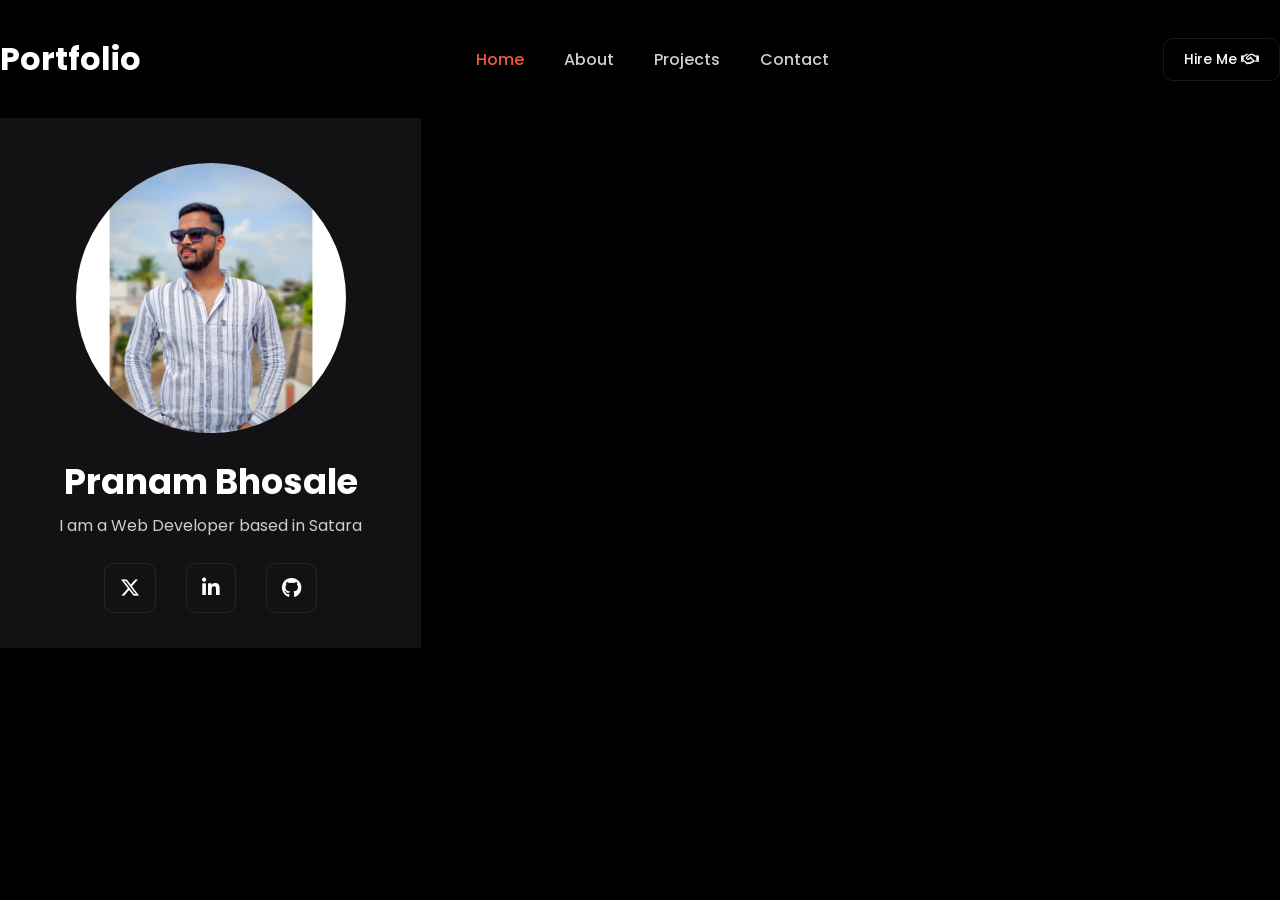
==== index.html @ 950d8ef0 "Create Repo & Project Setup" ====
<!DOCTYPE html>
<html lang="en">
  <head>
    <meta charset="UTF-8" />
    <meta name="viewport" content="width=device-width, initial-scale=1.0" />
    <title>Portfolio</title>

    <link rel="stylesheet" href="/styles/main-styles.css" />

    <link
      rel="stylesheet"
      href="https://cdnjs.cloudflare.com/ajax/libs/font-awesome/6.6.0/css/all.min.css"
      integrity="sha512-Kc323vGBEqzTmouAECnVceyQqyqdsSiqLQISBL29aUW4U/M7pSPA/gEUZQqv1cwx4OnYxTxve5UMg5GT6L4JJg=="
      crossorigin="anonymous"
      referrerpolicy="no-referrer"
    />
  </head>
  <body>
    <!-- HEADER SECTION  -->
    <div class="header s-bet">
      <div class="logo">
        <h1>Portfolio</h1>
      </div>
      <ul class="list d-flex">
        <li>
          <a href="#" class="active">Home</a>
        </li>
        <li>
          <a href="#">About</a>
        </li>
        <li>
          <a href="#">Projects</a>
        </li>
        <li>
          <a href="#">Contact</a>
        </li>
      </ul>
      <div class="hire-btn">
        Hire Me <i class="fa-regular fa-handshake"></i>
      </div>
      <div class="menu">
        <div class="bar"></div>
        <div class="bar"></div>
        <div class="bar"></div>
      </div>
    </div>

    <div class="container">
      <!-- HERO SECTION START  -->
      <div class="hero-grid">
        <div class="profile hero-card d-flex f-col">
          <div class="profile-img">
            <img src="/assets/Profile photo.jpg" alt="" />
          </div>
          <h2>Pranam Bhosale</h2>
          <p>I am a Web Developer based in Satara  </p>
          <ul class="social-media d-flex">
            <li>
              <a href="#"><i class="fa-brands fa-x-twitter"></i></a>
            </li>
            <li>
              <a href="#"><i class="fa-brands fa-linkedin-in"></i></a>
            </li>
            <li>
              <a href="#"><i class="fa-brands fa-github"></i></a>
            </li>
          </ul>
        </div>

        <div class="detail-card">
          <div class="tagline hero-card"></div>
          <div class="company hero-card"></div>
        </div>
      </div>
      <!-- HERO SECTION END  -->
    </div>

    <script src="/js/main.js"></script>
  </body>
</html>
---- styles/main-styles.css ----
@import url("https://fonts.googleapis.com/css2?family=Poppins:ital,wght@0,100;0,200;0,300;0,400;0,500;0,600;0,700;0,800;0,900;1,100;1,200;1,300;1,400;1,500;1,600;1,700;1,800;1,900&display=swap");

:root {
  --red-color: #eb5d3a;
  --gray-color: #cecece;
  --button-border: hsla(240, 2%, 48%, 0.2);
  --light-black: #121214;
}
* {
  margin: 0;
  padding: 0;
  box-sizing: border-box;
  font-family: "Poppins", sans-serif;
}
body {
  background-color: #000;
}
a {
  text-decoration: none;
}
li {
  list-style: none;
}
.container {
  max-width: 1320px;
  margin: auto;
}

.d-flex{
  display: flex;
  align-items: center;
  justify-content: space-between;
}

.s-bet{
  display: flex;
  align-items: center;
  justify-content: space-between;
}

.f-col{
  flex-direction: column;
}


/* HEADER STYLES  */
.header {
  display: flex;
  align-items: center;
  
  max-width: 1320px;
  margin: auto;
  padding: 35px 0px;
}
.header .logo h1 {
  color: #fff;
}
.header .list {
  display: flex;
  align-items: center;
  
}
.header .list li {
  padding: 0px 20px;
}
.header .list li a {
  color: var(--gray-color);
  font-weight: 500;
  font-size: 16px;
}
.header .list li a:hover {
  color: var(--red-color);
  transition: 0.3s ease-in;
}
.header .list li .active {
  color: var(--red-color);
}
.hire-btn {
  border: 1px solid var(--button-border);
  font-size: 14px;
  font-weight: 500;
  color: #fff;
  padding: 10px 20px;
  border-radius: 10px;
  cursor: pointer;
}
.hire-btn:hover {
  background-color: var(--red-color);
  transition: 0.3s ease-in;
}
.menu {
  display: none;
}
@media only screen and (max-width: 991px) {
  .header {
    padding: 15px 10px;
  }
  .header .logo h1 {
    font-size: 23px;
  }
  .header .list,
  .hire-btn {
    display: none;
  }
  .menu {
    display: block;
  }
  .menu .bar {
    background-color: #fff;
    height: 2px;
    width: 30px;
    margin-bottom: 7px;
  }
}

/* HERO STYLES */

.hero-grid {
  display: grid;
  grid-template-columns: 1fr 2fr;
  grid-gap: 1rem;
}
.hero-card {
  background-color: var(--light-black);
}
.profile {
  padding: 45px;
}
.profile .profile-img img {
  width: 270px;
  border-radius: 50%;
  margin-bottom: 15px;
}
.profile h2 {
  color: #fff;
  font-size: 35px;
  margin-bottom: 5px;
}
.profile p {
  color: var(--gray-color);
  margin-bottom: 35px;
}


.profile .social-media li {
  padding: 0px 15px;
}
.profile .social-media li a {
  border: 1px solid var(--button-border);
  padding: 10px 15px;
  border-radius: 10px;
  cursor: pointer;
  color: #fff;
  font-size: 20px;
}
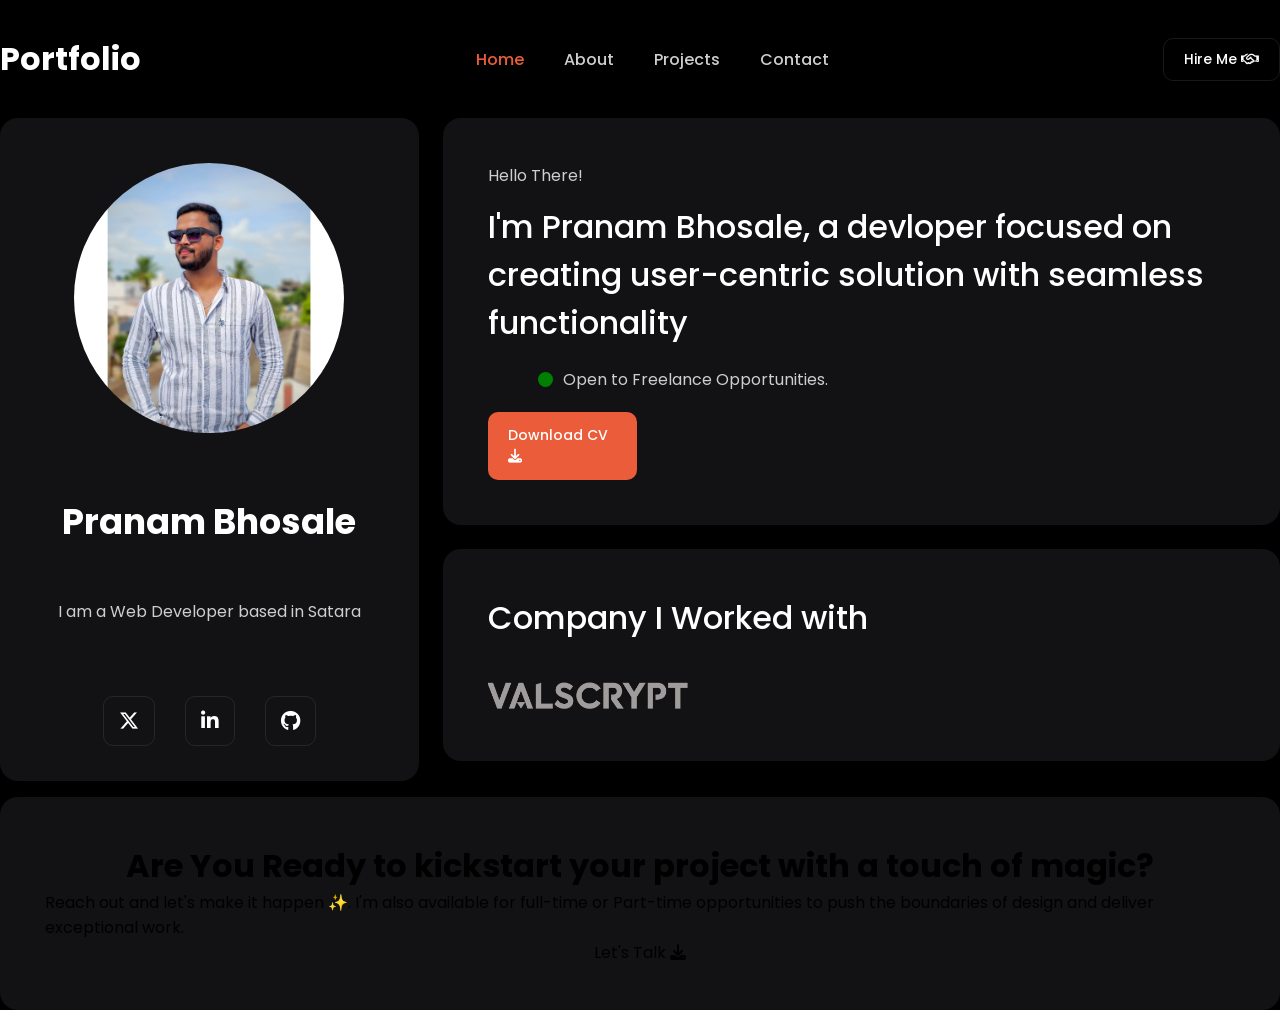
==== commit 03a9d0d9: "Hero Section Completed" ====
--- a/index.html
+++ b/index.html
@@ -6,7 +6,7 @@
     <title>Portfolio</title>
 
     <link rel="stylesheet" href="/styles/main-styles.css" />
-
+    <linl rel="stylesheet" href="/styles/home.css" />
     <link
       rel="stylesheet"
       href="https://cdnjs.cloudflare.com/ajax/libs/font-awesome/6.6.0/css/all.min.css"
@@ -48,8 +48,8 @@
     <div class="container">
       <!-- HERO SECTION START  -->
       <div class="hero-grid">
-        <div class="profile hero-card d-flex f-col">
-          <div class="profile-img">
+        <div class="profile card d-flex f-col">
+          <div class="profile-img d-flex">
             <img src="/assets/Profile photo.jpg" alt="" />
           </div>
           <h2>Pranam Bhosale</h2>
@@ -68,11 +68,35 @@
         </div>
 
         <div class="detail-card">
-          <div class="tagline hero-card"></div>
-          <div class="company hero-card"></div>
+          <div class="tagline card">
+            <p class="hello">Hello There!</p>
+            <h1>I'm Pranam Bhosale, a devloper focused on creating user-centric solution with seamless functionality</h1>
+            <div class="avil">
+              <div class="circle"></div>
+              <p>Open to Freelance Opportunities.</p>
+    
+            </div>
+            <div class="cv">
+              Download CV <i class="fa-solid fa-download"></i></div>
+          </div>
+          <div class="company card">
+            <h1>Company I Worked with</h1>
+            <a href="http://valscrypt.com" target="blank">
+            <img src="/assets/company-logo.png" alt="" />
+            </a>
+          </div>
         </div>
       </div>
       <!-- HERO SECTION END  -->
+
+      <!--LET'S CONTACT SECTION START-->
+      <div class="connect card m-top1 p45 d-flex f-col">
+        <h1>Are You Ready to kickstart your project with a touch of magic?</h1>
+        <p>Reach out and let's make it happen ✨. I'm also available for full-time or Part-time opportunities to push 
+          the boundaries of design and deliver exceptional work.</p>
+      <div class="talk"> Let's Talk <i class="fa-solid fa-download"></i></div>
+      </div>
+      <!--LET'S CONTACT SECTION END-->
     </div>
 
     <script src="/js/main.js"></script>
--- a/styles/main-styles.css
+++ b/styles/main-styles.css
@@ -41,7 +41,17 @@
 .f-col{
   flex-direction: column;
 }
-
+.card {
+  background-color: var(--light-black);
+  border-radius: 18px;
+}
+.m-top1{
+  margin-top: 1rem;
+  
+}
+.p45{
+  padding: 45px;
+}
 
 /* HEADER STYLES  */
 .header {
@@ -118,10 +128,11 @@
 .hero-grid {
   display: grid;
   grid-template-columns: 1fr 2fr;
-  grid-gap: 1rem;
+  grid-gap: 1.5rem;
 }
 .hero-card {
   background-color: var(--light-black);
+  border-radius: 10px;
 }
 .profile {
   padding: 45px;
@@ -153,3 +164,94 @@
   color: #fff;
   font-size: 20px;
 }
+
+.tagline{
+  padding: 45px;
+  margin-bottom: 1.5rem;
+
+}
+
+.tagline .hello{
+  color: var(--gray-color);
+  margin-bottom: 15px;
+}
+
+.tagline h1{
+  color: #fff;
+  font-weight: 500;
+  margin-bottom: 20px;
+}
+
+.avil{
+  display: flex;
+  align-items: center;
+  margin-left: 50px;
+  margin-bottom: 20px;
+}
+
+.avil p{
+  color: var(--gray-color);
+}
+
+.avil .circle{
+  background-color: green;
+  width: 15px;
+  height: 15px;
+  border-radius: 50%;
+  margin-right: 10px;
+
+}
+
+.tagline .cv{
+ background-color: var(--red-color);
+  font-size: 14px;
+  font-weight: 500;
+  color: #fff;
+  padding: 13px 20px;
+  border-radius: 10px;
+  cursor: pointer;
+  width: 20%;
+}
+
+.company{
+  padding: 45px;
+  color: #fff;
+  margin-bottom: 20px;
+
+}
+
+.company h1{
+  color: #fff;
+  margin-bottom: 40px;
+  font-weight: 500;
+
+}
+
+.company img{
+  width: 200px;
+}
+
+@media only screen and (max-width: 991px) {
+  .hero-grid {
+    grid-template-columns: 1fr;
+    padding: 0px 15px;
+  }
+  .profile,
+  .tagline,
+  .company {
+    padding: 30px;
+  }
+  .profile-img {
+    width: 200px;
+  }
+  .tagline .cv {
+    width: 48%;
+  }
+  .tagline h1,
+  .company h1 {
+    font-size: 25px;
+  }
+  .avil {
+    margin-left: 25px;
+  }
+}
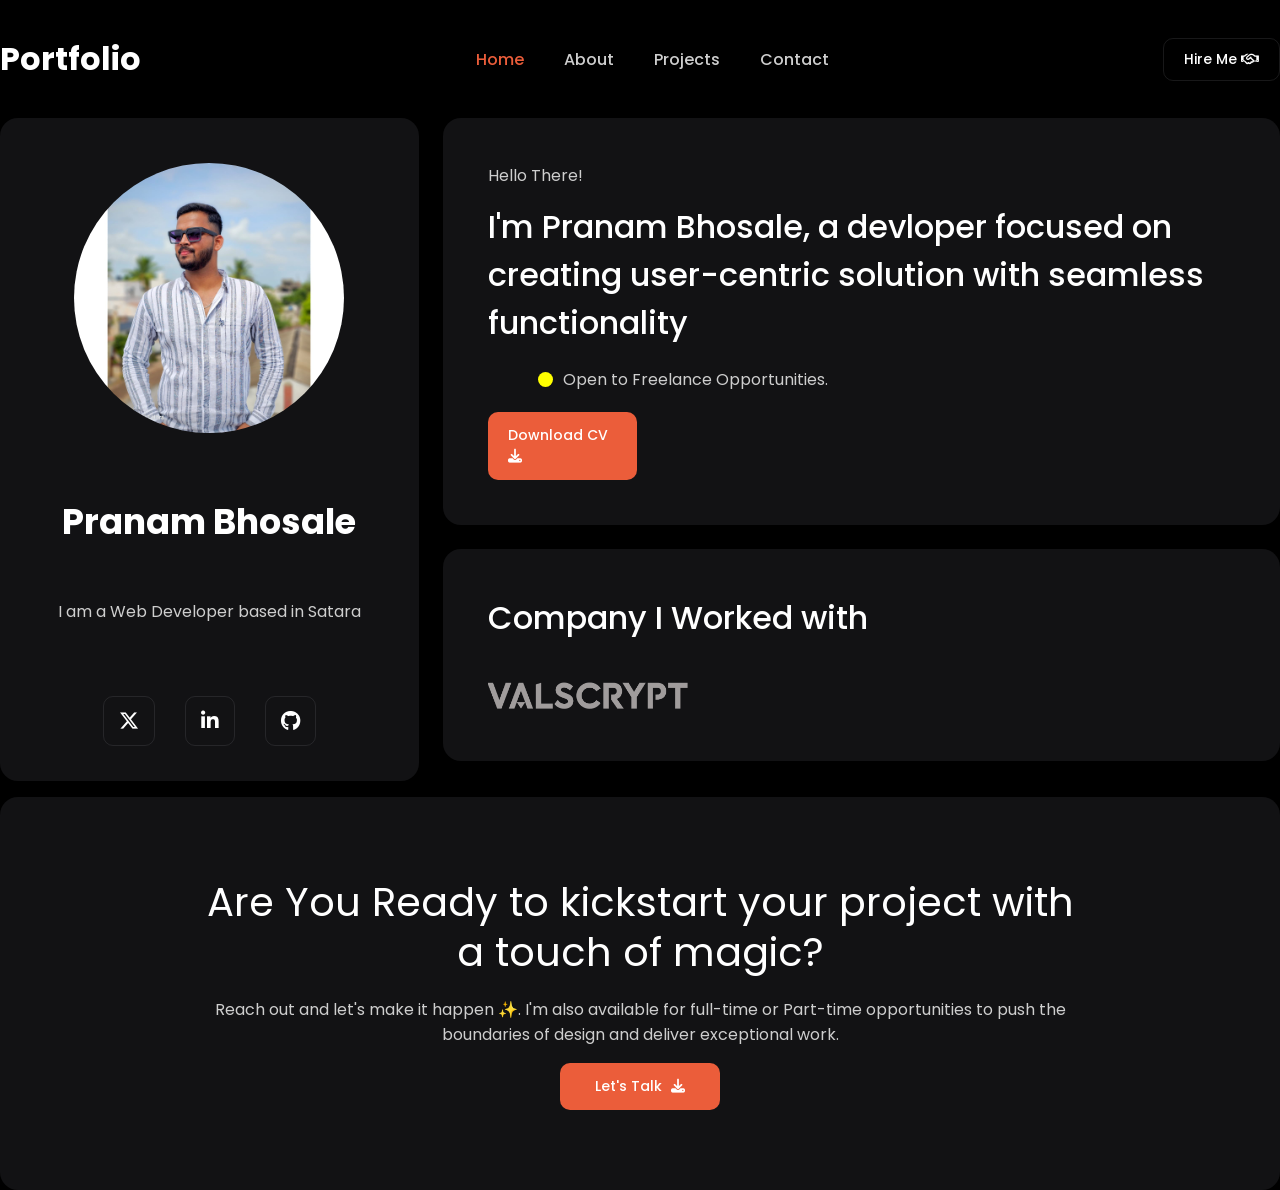
==== commit 5f5fa61c: "Connect Section Complete" ====
--- a/index.html
+++ b/index.html
@@ -6,7 +6,7 @@
     <title>Portfolio</title>
 
     <link rel="stylesheet" href="/styles/main-styles.css" />
-    <linl rel="stylesheet" href="/styles/home.css" />
+    <link rel="stylesheet" href="/styles/home.css" />
     <link
       rel="stylesheet"
       href="https://cdnjs.cloudflare.com/ajax/libs/font-awesome/6.6.0/css/all.min.css"
@@ -89,14 +89,17 @@
       </div>
       <!-- HERO SECTION END  -->
 
-      <!--LET'S CONTACT SECTION START-->
-      <div class="connect card m-top1 p45 d-flex f-col">
+      <!-- LET'S CONTACT SECTION START   -->
+      <div class="connect card m-top1 d-flex f-col">
         <h1>Are You Ready to kickstart your project with a touch of magic?</h1>
-        <p>Reach out and let's make it happen ✨. I'm also available for full-time or Part-time opportunities to push 
-          the boundaries of design and deliver exceptional work.</p>
-      <div class="talk"> Let's Talk <i class="fa-solid fa-download"></i></div>
+        <p>
+          Reach out and let's make it happen ✨. I'm also available for
+          full-time or Part-time opportunities to push the boundaries of design
+          and deliver exceptional work.
+        </p>
+        <div class="talk">Let's Talk <i class="fa-solid fa-download"></i></div>
       </div>
-      <!--LET'S CONTACT SECTION END-->
+      <!-- LET'S CONTACT SECTION END   -->
     </div>
 
     <script src="/js/main.js"></script>
--- a/styles/home.css
+++ b/styles/home.css
@@ -0,0 +1,177 @@
+/* HERO STYLES */
+
+.hero-grid {
+    display: grid;
+    grid-template-columns: 1fr 2fr;
+    grid-gap: 1.5rem;
+  }
+  .hero-card {
+    background-color: var(--light-black);
+    border-radius: 10px;
+  }
+  .profile {
+    padding: 45px;
+  }
+  .profile .profile-img img {
+    width: 270px;
+    border-radius: 50%;
+    margin-bottom: 15px;
+  }
+  .profile h2 {
+    color: #fff;
+    font-size: 35px;
+    margin-bottom: 5px;
+  }
+  .profile p {
+    color: var(--gray-color);
+    margin-bottom: 35px;
+  }
+  
+  
+  .profile .social-media li {
+    padding: 0px 15px;
+  }
+  .profile .social-media li a {
+    border: 1px solid var(--button-border);
+    padding: 10px 15px;
+    border-radius: 10px;
+    cursor: pointer;
+    color: #fff;
+    font-size: 20px;
+  }
+  
+  .tagline{
+    padding: 45px;
+    margin-bottom: 1.5rem;
+  
+  }
+  
+  .tagline .hello{
+    color: var(--gray-color);
+    margin-bottom: 15px;
+  }
+  
+  .tagline h1{
+    color: #fff;
+    font-weight: 500;
+    margin-bottom: 20px;
+  }
+  
+  .avil{
+    display: flex;
+    align-items: center;
+    margin-left: 50px;
+    margin-bottom: 20px;
+  }
+  
+  .avil p{
+    color: var(--gray-color);
+  }
+  
+  .avil .circle{
+    background-color: yellow;
+    width: 15px;
+    height: 15px;
+    border-radius: 50%;
+    margin-right: 10px;
+  
+  }
+  
+  .tagline .cv{
+   background-color: var(--red-color);
+    font-size: 14px;
+    font-weight: 500;
+    color: #fff;
+    padding: 13px 20px;
+    border-radius: 10px;
+    cursor: pointer;
+    width: 20%;
+  }
+  
+  .company{
+    padding: 45px;
+    color: #fff;
+    margin-bottom: 20px;
+  
+  }
+  
+  .company h1{
+    color: #fff;
+    margin-bottom: 40px;
+    font-weight: 500;
+  
+  }
+  
+  .company img{
+    width: 200px;
+  }
+  
+  @media only screen and (max-width: 991px) {
+    .hero-grid {
+      grid-template-columns: 1fr;
+      padding: 0px 15px;
+    }
+    .profile,
+    .tagline,
+    .company {
+      padding: 30px;
+    }
+    .profile-img {
+      width: 200px;
+    }
+    .tagline .cv {
+      width: 48%;
+    }
+    .tagline h1,
+    .company h1 {
+      font-size: 25px;
+    }
+    .avil {
+      margin-left: 25px;
+    }
+  }
+
+
+ /* CONNECT SETION  */
+.connect {
+    padding: 80px 200px;
+  }
+  .connect h1 {
+    color: #fff;
+    font-size: 40px;
+    font-weight: 400;
+    line-height: 50px;
+    margin-bottom: 20px;
+    text-align: center;
+  }
+  .connect p {
+    margin-bottom: 1rem;
+    text-align: center;
+    color: var(--gray-color);
+
+  }
+  .connect .talk {
+    background-color: var(--red-color);
+    font-size: 14px;
+    font-weight: 500;
+    color: #fff;
+    padding: 13px 35px;
+    border-radius: 10px;
+    cursor: pointer;
+  
+  }
+  .connect .talk i {
+    margin-left: 5px;
+  }
+  .connect .talk:hover {
+    border: 1px solid var(--button-border);
+    background-color: transparent;
+    transition: 0.3s ease-in;
+  }
+  @media only screen and (max-width:991px){
+    .connect{
+      font-size: 35px;
+      line-height: 45px;
+    }
+
+  }
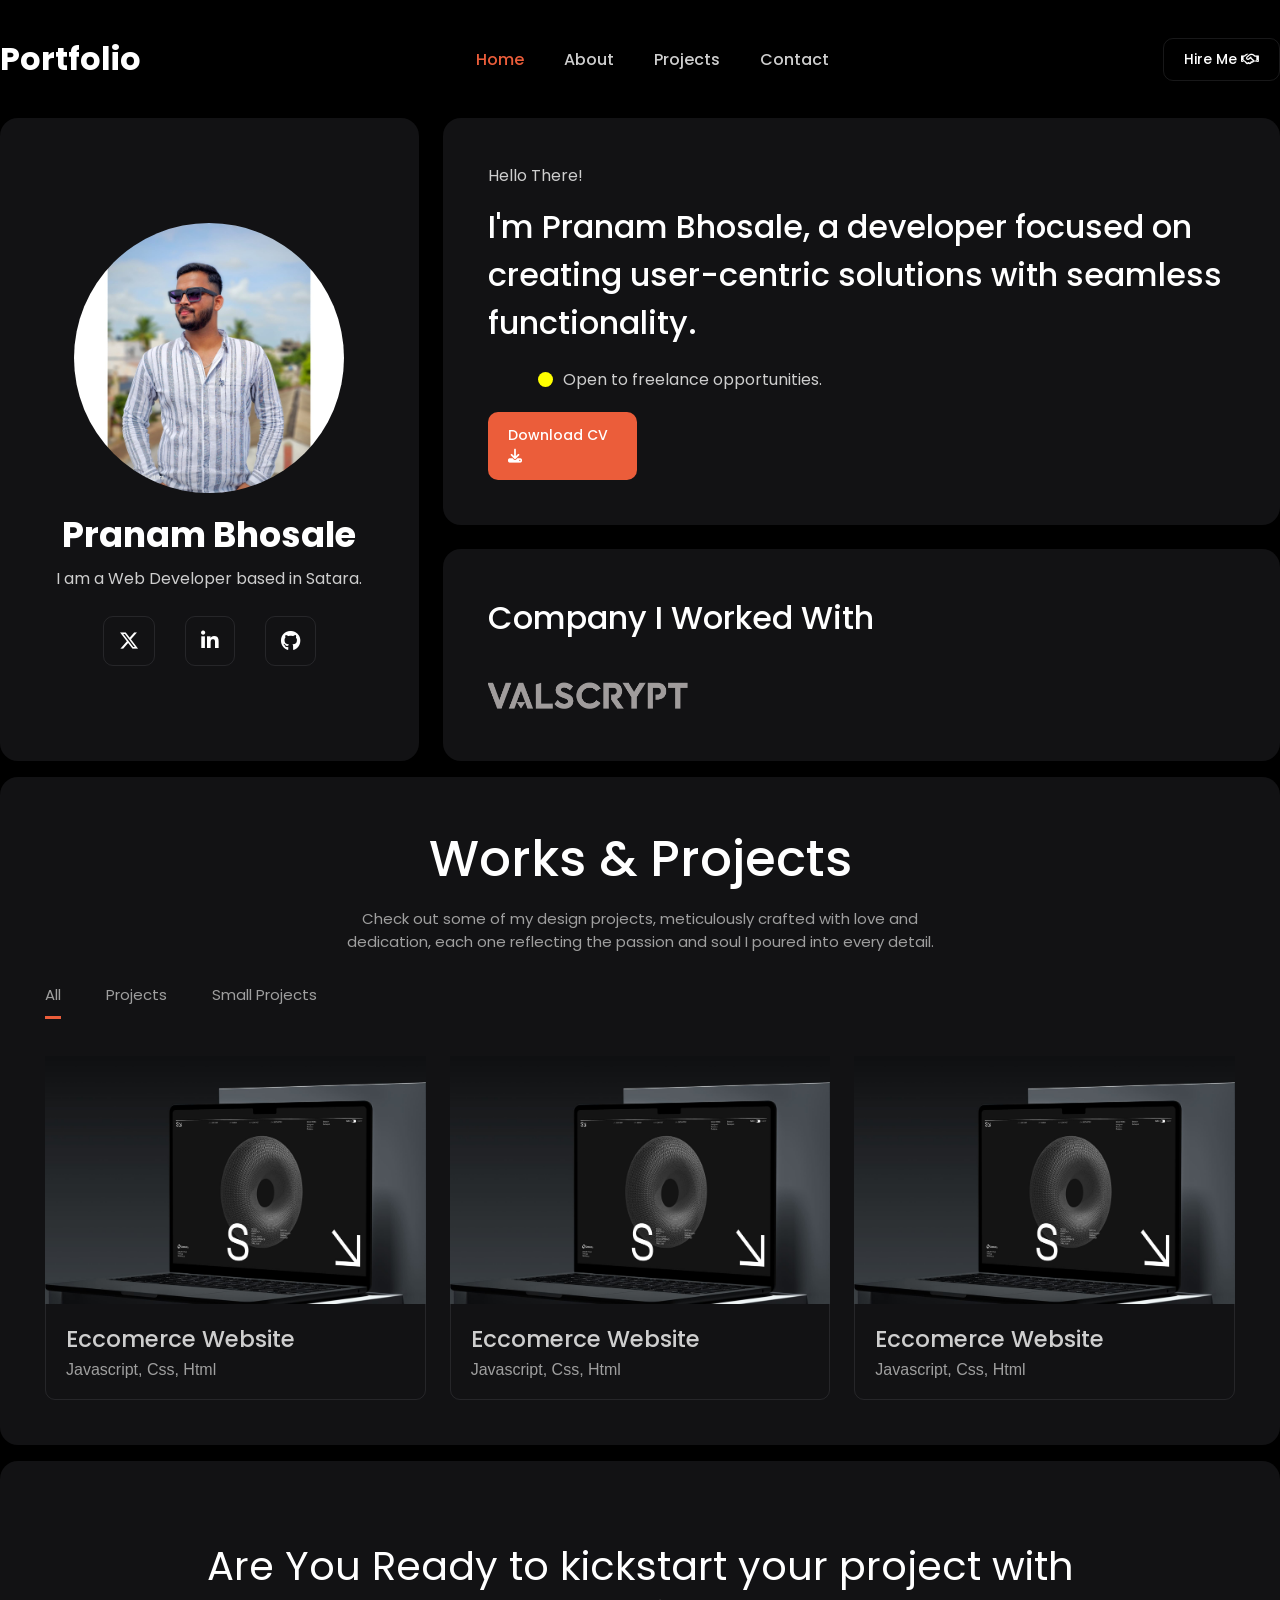
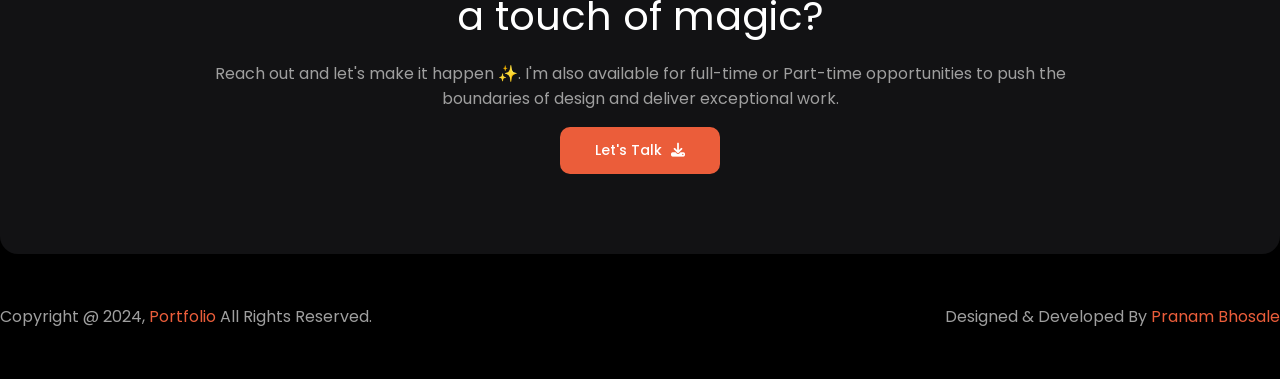
==== commit 52a3ef45: "Portfolio Completed" ====
--- a/index.html
+++ b/index.html
@@ -3,10 +3,11 @@
   <head>
     <meta charset="UTF-8" />
     <meta name="viewport" content="width=device-width, initial-scale=1.0" />
-    <title>Portfolio</title>
+    <title>Portfolio - Home</title>
 
-    <link rel="stylesheet" href="/styles/main-styles.css" />
-    <link rel="stylesheet" href="/styles/home.css" />
+    <link rel="stylesheet" href="./styles/main-styles.css" />
+    <link rel="stylesheet" href="./styles/home.css" />
+
     <link
       rel="stylesheet"
       href="https://cdnjs.cloudflare.com/ajax/libs/font-awesome/6.6.0/css/all.min.css"
@@ -16,44 +17,45 @@
     />
   </head>
   <body>
-    <!-- HEADER SECTION  -->
-    <div class="header s-bet">
-      <div class="logo">
-        <h1>Portfolio</h1>
+    <div class="container">
+      <!-- HEADER SECTION START -->
+      <div class="header s-bet">
+        <div class="logo">
+          <h1>Portfolio</h1>
+        </div>
+        <ul class="list d-flex">
+          <li>
+            <a href="/index.html" class="active">Home</a>
+          </li>
+          <li>
+            <a href="/pages/about.html">About</a>
+          </li>
+          <li>
+            <a href="/pages/works.html">Projects</a>
+          </li>
+          <li>
+            <a href="/pages/contact.html">Contact</a>
+          </li>
+        </ul>
+        <div class="hire-btn">
+          Hire Me <i class="fa-regular fa-handshake"></i>
+        </div>
+        <div class="menu">
+          <div class="bar"></div>
+          <div class="bar"></div>
+          <div class="bar"></div>
+        </div>
       </div>
-      <ul class="list d-flex">
-        <li>
-          <a href="#" class="active">Home</a>
-        </li>
-        <li>
-          <a href="#">About</a>
-        </li>
-        <li>
-          <a href="#">Projects</a>
-        </li>
-        <li>
-          <a href="#">Contact</a>
-        </li>
-      </ul>
-      <div class="hire-btn">
-        Hire Me <i class="fa-regular fa-handshake"></i>
-      </div>
-      <div class="menu">
-        <div class="bar"></div>
-        <div class="bar"></div>
-        <div class="bar"></div>
-      </div>
-    </div>
+      <!-- HEADER SECTION END -->
 
-    <div class="container">
       <!-- HERO SECTION START  -->
       <div class="hero-grid">
         <div class="profile card d-flex f-col">
           <div class="profile-img d-flex">
-            <img src="/assets/Profile photo.jpg" alt="" />
+            <img src="assets/Profile photo.jpg" alt="" />
           </div>
           <h2>Pranam Bhosale</h2>
-          <p>I am a Web Developer based in Satara  </p>
+          <p class="profile-tag">I am a Web Developer based in Satara.</p>
           <ul class="social-media d-flex">
             <li>
               <a href="#"><i class="fa-brands fa-x-twitter"></i></a>
@@ -66,28 +68,87 @@
             </li>
           </ul>
         </div>
-
         <div class="detail-card">
           <div class="tagline card">
             <p class="hello">Hello There!</p>
-            <h1>I'm Pranam Bhosale, a devloper focused on creating user-centric solution with seamless functionality</h1>
+            <h1>
+              I'm Pranam Bhosale, a developer focused on creating user-centric
+              solutions with seamless functionality.
+            </h1>
             <div class="avil">
               <div class="circle"></div>
-              <p>Open to Freelance Opportunities.</p>
-    
+              <p>Open to freelance opportunities.</p>
             </div>
             <div class="cv">
-              Download CV <i class="fa-solid fa-download"></i></div>
+              Download CV <i class="fa-solid fa-download"></i>
+            </div>
           </div>
           <div class="company card">
-            <h1>Company I Worked with</h1>
-            <a href="http://valscrypt.com" target="blank">
-            <img src="/assets/company-logo.png" alt="" />
+            <h1>Company I Worked With</h1>
+            <a href="https://valscrypt.com" target="_blank">
+              <img src="/assets/company-logo.png" alt="" />
             </a>
           </div>
         </div>
       </div>
       <!-- HERO SECTION END  -->
+
+      <!-- PROJECT SECTION START   -->
+      <div class="project card m-top1">
+        <h2>Works & Projects</h2>
+        <p class="workpara">
+          Check out some of my design projects, meticulously crafted with love
+          and dedication, each one reflecting the passion and soul I poured into
+          every detail.
+        </p>
+        <ul>
+          <li>
+            All
+            <div class="active"></div>
+          </li>
+          <li>Projects</li>
+          <li>Small Projects</li>
+        </ul>
+        <div class="project-grid">
+          <div class="project-card">
+            <div class="hover-card">
+              <div class="arrow">
+                <i class="fa-solid fa-arrow-right"></i>
+              </div>
+            </div>
+            <img src="/assets/project.jpg" alt="" />
+            <div class="data">
+              <h3>Eccomerce Website</h3>
+              <p>Javascript, Css, Html</p>
+            </div>
+          </div>
+          <div class="project-card">
+            <div class="hover-card">
+              <div class="arrow">
+                <i class="fa-solid fa-arrow-right"></i>
+              </div>
+            </div>
+            <img src="/assets/project.jpg" alt="" />
+            <div class="data">
+              <h3>Eccomerce Website</h3>
+              <p>Javascript, Css, Html</p>
+            </div>
+          </div>
+          <div class="project-card">
+            <div class="hover-card">
+              <div class="arrow">
+                <i class="fa-solid fa-arrow-right"></i>
+              </div>
+            </div>
+            <img src="/assets/project.jpg" alt="" />
+            <div class="data">
+              <h3>Eccomerce Website</h3>
+              <p>Javascript, Css, Html</p>
+            </div>
+          </div>
+        </div>
+      </div>
+      <!-- PROJECT SECTION END   -->
 
       <!-- LET'S CONTACT SECTION START   -->
       <div class="connect card m-top1 d-flex f-col">
@@ -100,6 +161,13 @@
         <div class="talk">Let's Talk <i class="fa-solid fa-download"></i></div>
       </div>
       <!-- LET'S CONTACT SECTION END   -->
+
+      <!-- FOOTER SECTION START  -->
+      <div class="footer s-bet">
+        <p>Copyright @ 2024, <span>Portfolio</span> All Rights Reserved.</p>
+        <p>Designed & Developed By <span>Pranam Bhosale</span></p>
+      </div>
+      <!-- FOOTER SECTION END -->
     </div>
 
     <script src="/js/main.js"></script>
--- a/styles/main-styles.css
+++ b/styles/main-styles.css
@@ -5,6 +5,7 @@
   --gray-color: #cecece;
   --button-border: hsla(240, 2%, 48%, 0.2);
   --light-black: #121214;
+  --dark-gray-color: #9f9f9f;
 }
 * {
   margin: 0;
@@ -25,50 +26,38 @@
   max-width: 1320px;
   margin: auto;
 }
-
-.d-flex{
+.d-flex {
+  display: flex;
+  align-items: center;
+  justify-content: center;
+}
+.s-bet {
   display: flex;
   align-items: center;
   justify-content: space-between;
 }
-
-.s-bet{
-  display: flex;
-  align-items: center;
-  justify-content: space-between;
-}
-
-.f-col{
+.f-col {
   flex-direction: column;
 }
 .card {
   background-color: var(--light-black);
   border-radius: 18px;
 }
-.m-top1{
+.m-top1 {
   margin-top: 1rem;
-  
 }
-.p45{
+.p45 {
   padding: 45px;
 }
 
 /* HEADER STYLES  */
 .header {
-  display: flex;
-  align-items: center;
-  
   max-width: 1320px;
   margin: auto;
   padding: 35px 0px;
 }
 .header .logo h1 {
   color: #fff;
-}
-.header .list {
-  display: flex;
-  align-items: center;
-  
 }
 .header .list li {
   padding: 0px 20px;
@@ -123,135 +112,66 @@
   }
 }
 
-/* HERO STYLES */
 
-.hero-grid {
-  display: grid;
-  grid-template-columns: 1fr 2fr;
-  grid-gap: 1.5rem;
+/* CONNECT SETION  */
+.connect {
+  padding: 80px 200px;
 }
-.hero-card {
-  background-color: var(--light-black);
-  border-radius: 10px;
+.connect h1 {
+  color: #fff;
+  font-size: 40px;
+  font-weight: 400;
+  line-height: 50px;
+  margin-bottom: 20px;
+  text-align: center;
 }
-.profile {
-  padding: 45px;
+.connect p {
+  margin-bottom: 1rem;
+  text-align: center;
+  color: var(--dark-gray-color);
 }
-.profile .profile-img img {
-  width: 270px;
-  border-radius: 50%;
-  margin-bottom: 15px;
-}
-.profile h2 {
-  color: #fff;
-  font-size: 35px;
-  margin-bottom: 5px;
-}
-.profile p {
-  color: var(--gray-color);
-  margin-bottom: 35px;
-}
-
-
-.profile .social-media li {
-  padding: 0px 15px;
-}
-.profile .social-media li a {
-  border: 1px solid var(--button-border);
-  padding: 10px 15px;
-  border-radius: 10px;
-  cursor: pointer;
-  color: #fff;
-  font-size: 20px;
-}
-
-.tagline{
-  padding: 45px;
-  margin-bottom: 1.5rem;
-
-}
-
-.tagline .hello{
-  color: var(--gray-color);
-  margin-bottom: 15px;
-}
-
-.tagline h1{
-  color: #fff;
-  font-weight: 500;
-  margin-bottom: 20px;
-}
-
-.avil{
-  display: flex;
-  align-items: center;
-  margin-left: 50px;
-  margin-bottom: 20px;
-}
-
-.avil p{
-  color: var(--gray-color);
-}
-
-.avil .circle{
-  background-color: green;
-  width: 15px;
-  height: 15px;
-  border-radius: 50%;
-  margin-right: 10px;
-
-}
-
-.tagline .cv{
- background-color: var(--red-color);
+.connect .talk {
+  background-color: var(--red-color);
   font-size: 14px;
   font-weight: 500;
   color: #fff;
-  padding: 13px 20px;
+  padding: 13px 35px;
   border-radius: 10px;
   cursor: pointer;
-  width: 20%;
+}
+.connect .talk i {
+  margin-left: 5px;
+}
+.connect .talk:hover {
+  border: 1px solid var(--button-border);
+  background-color: transparent;
+  transition: 0.3s ease-in;
+}
+@media only screen and (max-width: 991px) {
+  .connect {
+    padding: 60px 35px;
+    margin: 1rem 15px;
+    margin-bottom: 0rem;
+  }
+  .connect h1 {
+    font-size: 30px;
+    line-height: 40px;
+  }
 }
 
-.company{
-  padding: 45px;
-  color: #fff;
-  margin-bottom: 20px;
-
+/* FOOTER STYLES  */
+.footer {
+  padding: 50px 0px;
 }
-
-.company h1{
-  color: #fff;
-  margin-bottom: 40px;
-  font-weight: 500;
-
+.footer p {
+  color: var(--dark-gray-color);
 }
-
-.company img{
-  width: 200px;
+.footer p span {
+  color: var(--red-color);
 }
-
 @media only screen and (max-width: 991px) {
-  .hero-grid {
-    grid-template-columns: 1fr;
-    padding: 0px 15px;
+  .footer {
+    flex-direction: column;
+    padding: 35px 0px;
   }
-  .profile,
-  .tagline,
-  .company {
-    padding: 30px;
-  }
-  .profile-img {
-    width: 200px;
-  }
-  .tagline .cv {
-    width: 48%;
-  }
-  .tagline h1,
-  .company h1 {
-    font-size: 25px;
-  }
-  .avil {
-    margin-left: 25px;
-  }
-}+}
--- a/styles/home.css
+++ b/styles/home.css
@@ -1,177 +1,242 @@
 /* HERO STYLES */
 
 .hero-grid {
-    display: grid;
-    grid-template-columns: 1fr 2fr;
-    grid-gap: 1.5rem;
-  }
-  .hero-card {
-    background-color: var(--light-black);
-    border-radius: 10px;
-  }
-  .profile {
-    padding: 45px;
-  }
-  .profile .profile-img img {
-    width: 270px;
-    border-radius: 50%;
+  display: grid;
+  grid-template-columns: 1fr 2fr;
+  grid-gap: 1.5rem;
+}
+.profile {
+  padding: 45px;
+}
+.profile .profile-img img {
+  width: 270px;
+  border-radius: 50%;
+  margin-bottom: 15px;
+}
+.profile h2 {
+  color: #fff;
+  font-size: 35px;
+  margin-bottom: 5px;
+}
+.profile-tag {
+  color: var(--gray-color);
+  margin-bottom: 35px;
+}
+.profile .social-media li {
+  padding: 0px 15px;
+}
+.profile .social-media li a {
+  border: 1px solid var(--button-border);
+  padding: 10px 15px;
+  border-radius: 10px;
+  cursor: pointer;
+  color: #fff;
+  font-size: 20px;
+}
+.tagline {
+  padding: 45px;
+  margin-bottom: 1.5rem;
+}
+.tagline .hello {
+  color: var(--gray-color);
+  margin-bottom: 15px;
+}
+.tagline h1 {
+  color: #fff;
+  font-weight: 500;
+  margin-bottom: 20px;
+}
+.avil {
+  display: flex;
+  align-items: center;
+  margin-left: 50px;
+  margin-bottom: 20px;
+}
+.avil p {
+  color: var(--gray-color);
+}
+.avil .circle {
+  background-color: yellow;
+  width: 15px;
+  height: 15px;
+  border-radius: 50%;
+  margin-right: 10px;
+}
+.tagline .cv {
+  background-color: var(--red-color);
+  font-size: 14px;
+  font-weight: 500;
+  color: #fff;
+  padding: 13px 20px;
+  border-radius: 10px;
+  cursor: pointer;
+  width: 20%;
+}
+.company {
+  padding: 45px;
+}
+.company h1 {
+  color: #fff;
+  margin-bottom: 40px;
+  font-weight: 500;
+}
+.company img {
+  width: 200px;
+}
+
+@media only screen and (max-width: 991px) {
+  .hero-grid {
+    grid-template-columns: 1fr;
+    padding: 0px 15px;
+  }
+  .profile,
+  .tagline,
+  .company {
+    padding: 30px;
+  }
+  .profile-img {
+    width: 200px;
+  }
+  .tagline .cv {
+    width: 53%;
+  }
+  .tagline h1,
+  .company h1 {
+    font-size: 25px;
+  }
+  .profile-tag {
+    text-align: center;
+  }
+  .avil {
+    margin-left: 25px;
+  }
+}
+
+/* PROJECT SECTION  */
+.project {
+  padding: 45px;
+}
+.project h2 {
+  color: #fff;
+  font-size: 50px;
+  margin-bottom: 10px;
+  text-align: center;
+  font-weight: 500;
+}
+.project .workpara {
+  font-size: 15px;
+  padding: 0px 300px;
+  color: var(--dark-gray-color);
+  text-align: center;
+  margin-bottom: 30px;
+}
+.project ul {
+  display: flex;
+  align-items: center;
+  justify-content: flex-start;
+}
+.project ul li {
+  position: relative;
+  margin-right: 45px;
+  font-size: 15px;
+  color: var(--dark-gray-color);
+  padding-bottom: 10px;
+}
+.project ul li .active {
+  position: absolute;
+  top: 100%;
+  left: 50%;
+  transform: translateX(-50%);
+  height: 3px;
+  width: 100%;
+  background-color: var(--red-color);
+}
+.project-grid {
+  display: grid;
+  grid-template-columns: repeat(3, 1fr);
+  grid-gap: 1.5rem;
+  margin-top: 40px;
+}
+.project-card {
+  position: relative;
+}
+.project-card img {
+  width: 100%;
+}
+.project-card .data {
+  border: 1px solid var(--button-border);
+  padding: 20px;
+  width: 100%;
+  margin-top: -10px;
+  border-bottom-left-radius: 10px;
+  border-bottom-right-radius: 10px;
+}
+.project-card .data h3 {
+  color: var(--gray-color);
+  font-weight: 500;
+  font-size: 23px;
+  margin-bottom: 5px;
+}
+.project-card .data p {
+  font-weight: 300;
+  color: var(--dark-gray-color);
+}
+.project-card:hover .hover-card {
+  position: absolute;
+  left: 0;
+  top: 0;
+  transition: 0.3s;
+  width: 100%;
+  height: 72.5%;
+  background-color: rgba(0, 0, 0, 0.5);
+  z-index: 1000;
+  cursor: pointer;
+}
+.project-card .hover-card .arrow {
+  display: none;
+}
+.project-card:hover .hover-card .arrow {
+  display: flex;
+  align-items: center;
+  justify-content: center;
+  position: absolute;
+  top: 40%;
+  left: 50%;
+  transform: translateX(-25%);
+  height: 55px;
+  width: 55px;
+  background-color: var(--red-color);
+  border-radius: 50%;
+  transition: 0.3s ease-in-out;
+}
+.project-card .hover-card i {
+  color: #fff;
+  font-size: 18px;
+  transform: rotate(-40deg);
+}
+@media only screen and (max-width: 991px) {
+  .project {
+    margin: 0px 15px;
+    margin-top: 1rem;
+    padding: 30px;
+  }
+  .project ul li {
+    margin-right: 30px;
+  }
+  .project-grid {
+    grid-template-columns: 1fr;
+  }
+  .project h2 {
+    color: #fff;
+    font-size: 30px;
     margin-bottom: 15px;
-  }
-  .profile h2 {
-    color: #fff;
-    font-size: 35px;
-    margin-bottom: 5px;
-  }
-  .profile p {
+    text-align: center;
+  }
+  .project .workpara {
+    font-size: 16px;
+    padding: 0px 5px;
     color: var(--gray-color);
-    margin-bottom: 35px;
-  }
-  
-  
-  .profile .social-media li {
-    padding: 0px 15px;
-  }
-  .profile .social-media li a {
-    border: 1px solid var(--button-border);
-    padding: 10px 15px;
-    border-radius: 10px;
-    cursor: pointer;
-    color: #fff;
-    font-size: 20px;
-  }
-  
-  .tagline{
-    padding: 45px;
-    margin-bottom: 1.5rem;
-  
-  }
-  
-  .tagline .hello{
-    color: var(--gray-color);
-    margin-bottom: 15px;
-  }
-  
-  .tagline h1{
-    color: #fff;
-    font-weight: 500;
-    margin-bottom: 20px;
-  }
-  
-  .avil{
-    display: flex;
-    align-items: center;
-    margin-left: 50px;
-    margin-bottom: 20px;
-  }
-  
-  .avil p{
-    color: var(--gray-color);
-  }
-  
-  .avil .circle{
-    background-color: yellow;
-    width: 15px;
-    height: 15px;
-    border-radius: 50%;
-    margin-right: 10px;
-  
-  }
-  
-  .tagline .cv{
-   background-color: var(--red-color);
-    font-size: 14px;
-    font-weight: 500;
-    color: #fff;
-    padding: 13px 20px;
-    border-radius: 10px;
-    cursor: pointer;
-    width: 20%;
-  }
-  
-  .company{
-    padding: 45px;
-    color: #fff;
-    margin-bottom: 20px;
-  
-  }
-  
-  .company h1{
-    color: #fff;
-    margin-bottom: 40px;
-    font-weight: 500;
-  
-  }
-  
-  .company img{
-    width: 200px;
-  }
-  
-  @media only screen and (max-width: 991px) {
-    .hero-grid {
-      grid-template-columns: 1fr;
-      padding: 0px 15px;
-    }
-    .profile,
-    .tagline,
-    .company {
-      padding: 30px;
-    }
-    .profile-img {
-      width: 200px;
-    }
-    .tagline .cv {
-      width: 48%;
-    }
-    .tagline h1,
-    .company h1 {
-      font-size: 25px;
-    }
-    .avil {
-      margin-left: 25px;
-    }
-  }
-
-
- /* CONNECT SETION  */
-.connect {
-    padding: 80px 200px;
-  }
-  .connect h1 {
-    color: #fff;
-    font-size: 40px;
-    font-weight: 400;
-    line-height: 50px;
-    margin-bottom: 20px;
     text-align: center;
-  }
-  .connect p {
-    margin-bottom: 1rem;
-    text-align: center;
-    color: var(--gray-color);
-
-  }
-  .connect .talk {
-    background-color: var(--red-color);
-    font-size: 14px;
-    font-weight: 500;
-    color: #fff;
-    padding: 13px 35px;
-    border-radius: 10px;
-    cursor: pointer;
-  
-  }
-  .connect .talk i {
-    margin-left: 5px;
-  }
-  .connect .talk:hover {
-    border: 1px solid var(--button-border);
-    background-color: transparent;
-    transition: 0.3s ease-in;
-  }
-  @media only screen and (max-width:991px){
-    .connect{
-      font-size: 35px;
-      line-height: 45px;
-    }
-
-  }
+    margin-bottom: 30px;
+  }
+}
